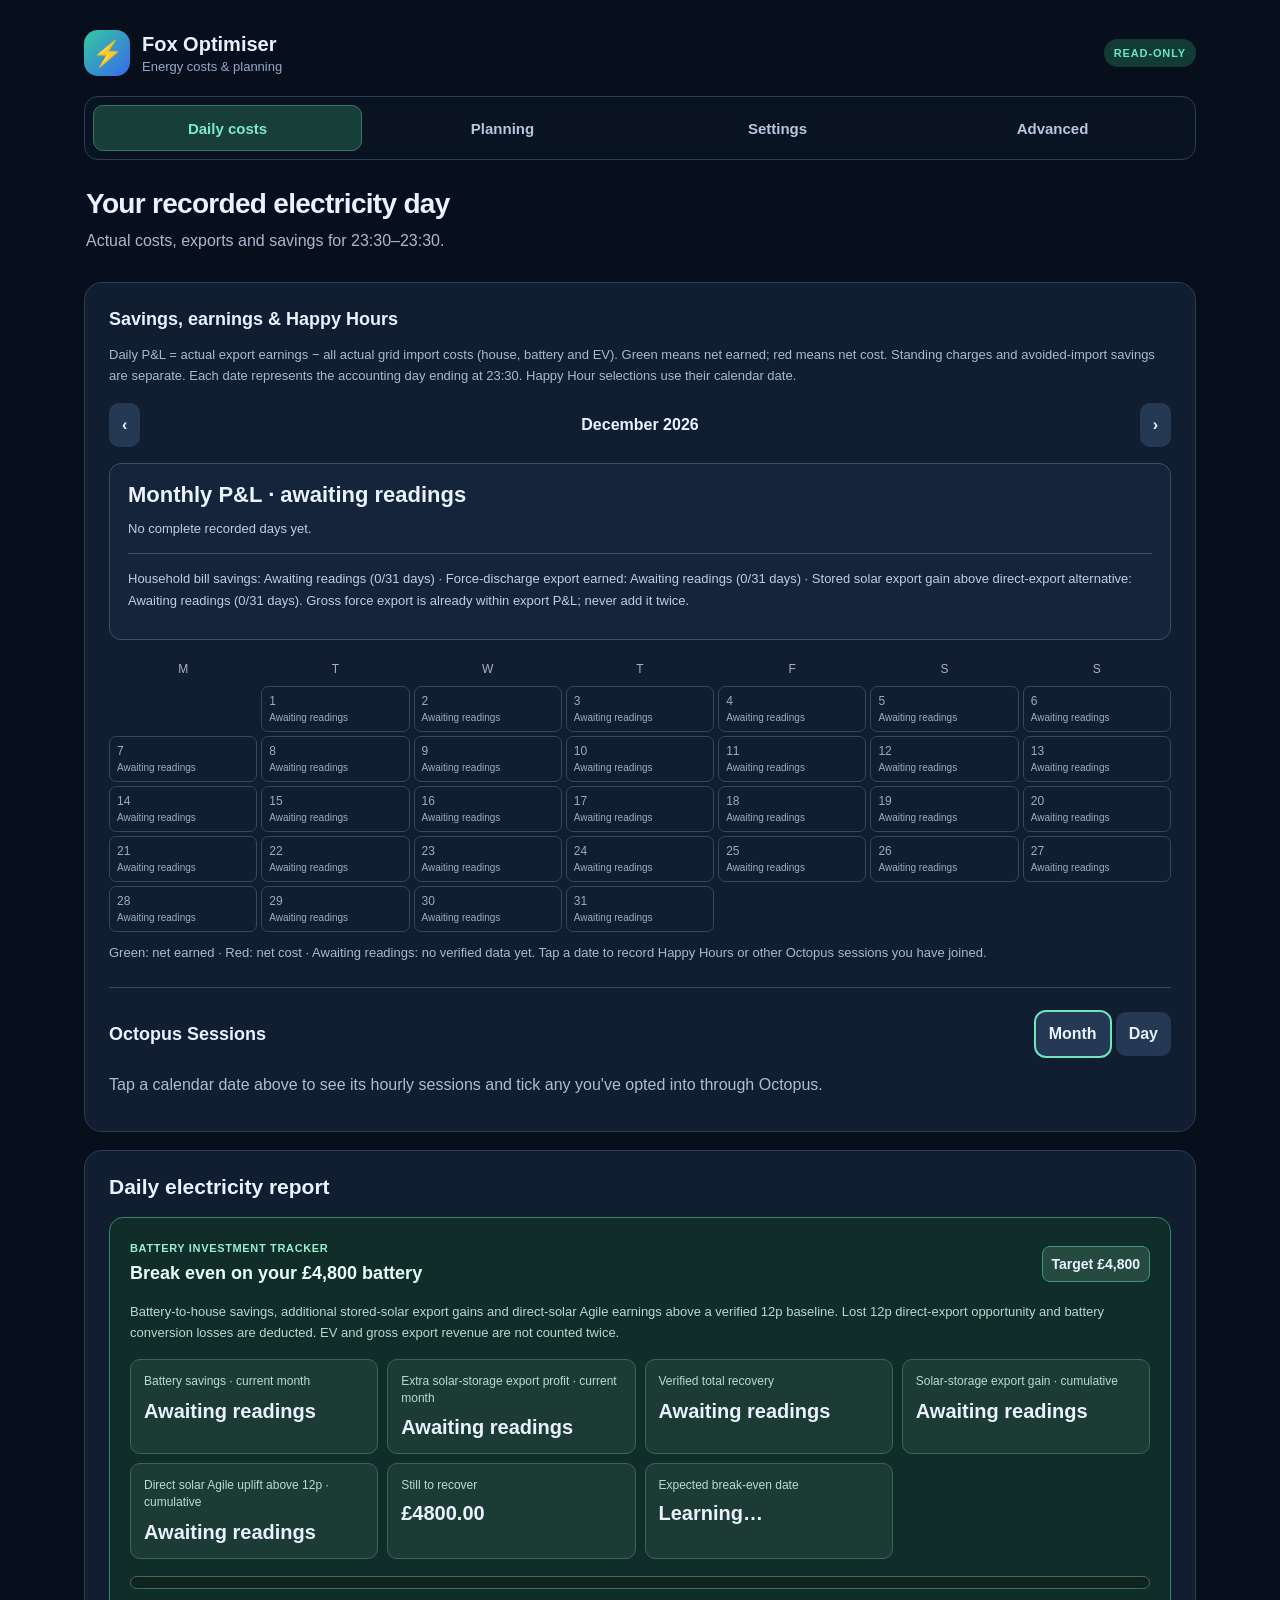
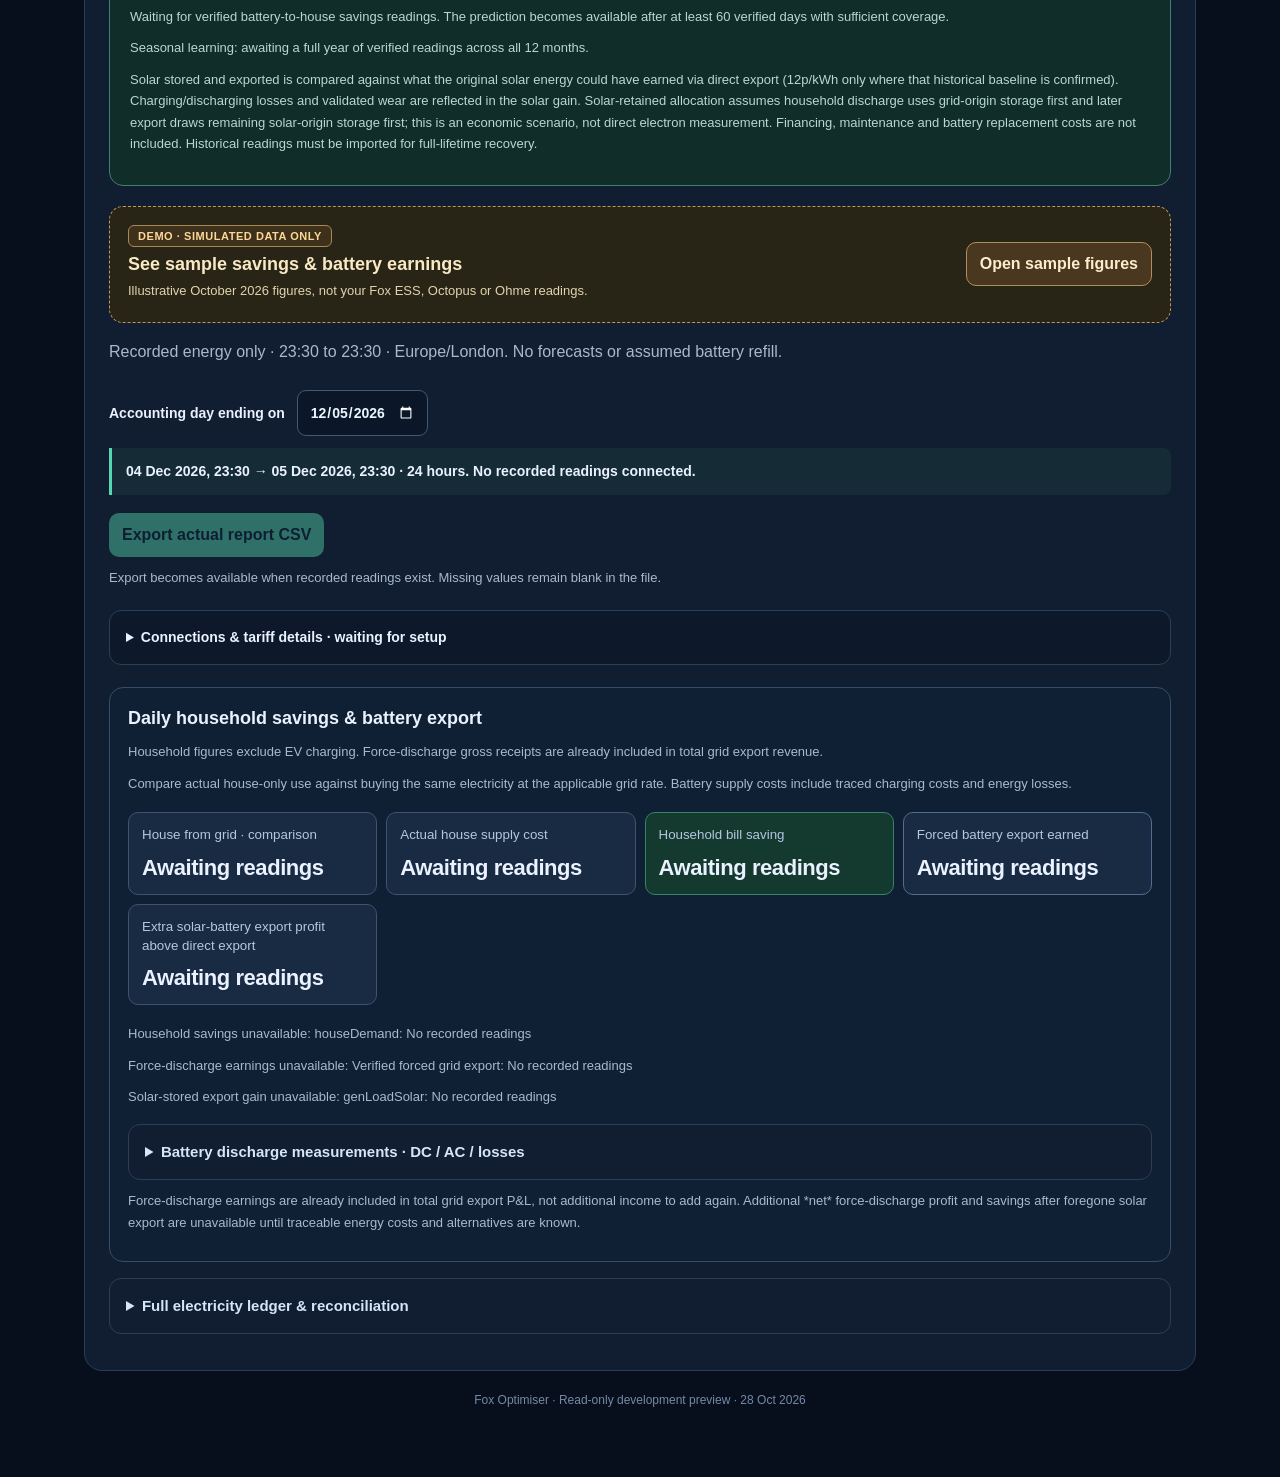
==== preview-v2.html @ fb213cde "Load inert read-only connection readiness checks in both app entrypoints" ====
<!doctype html><html lang="en"><head><meta charset="utf-8"><meta name="viewport" content="width=device-width, initial-scale=1, viewport-fit=cover"><meta name="theme-color" content="#0c1424"><meta name="description" content="Read-only Fox ESS battery export optimiser"><link rel="manifest" href="manifest.webmanifest"><link rel="icon" type="image/svg+xml" href="icon.svg"><link rel="stylesheet" href="styles.css"><title>Fox Optimiser</title>
<script src="fox-finance-core.js?v=280"></script><script src="fox-energy-core.js?v=270"></script><script>
(async function () {
  if ('serviceWorker' in navigator) {
    const workers = await navigator.serviceWorker.getRegistrations();
    await Promise.all(workers.map(w => w.unregister()));
  }
  if ('caches' in window) {
    const keys = await caches.keys();
    await Promise.all(keys.map(k => caches.delete(k)));
  }
})();
</script>
<link rel="stylesheet" href="fox-dashboard-layout.css?v=487"></head><body>
<div class="shell"><header><div class="brand"><div class="brandicon">⚡</div><div><h1>Fox Optimiser</h1><p>EVO10 · Agile planning</p></div></div><span class="pill safe">READ-ONLY</span></header>
<main><section class="hero"><div class="eyebrow">YOUR BATTERY PLAN</div><h2>Make every kWh count.</h2><p>Plan exports around Agile prices while protecting energy for your home. No commands are sent to your inverter.</p><div class="status" id="priceStatus" aria-live="polite">Checking Octopus prices…</div></section>
<section class="metrics"><article class="metric"><small>Battery SOC · manual estimate</small><strong id="socDisplay">—</strong><span id="batteryKwh">Manual estimate</span></article><article class="metric"><small>Protected reserve</small><strong id="reserveDisplay">2.0 kWh</strong><span>Household forecast included in plan</span></article><article class="metric"><small>Planned battery export</small><strong id="exportDisplay">—</strong><span id="revenueDisplay">Estimated revenue</span></article><article class="metric"><small>Next action</small><strong class="action-text" id="nextAction">—</strong><span id="nextActionTime">Based on available prices</span></article></section>
    <section class="panel" id="exportPowerExplanation">
      <h3>Understanding your export limit</h3>
      <p class="note">
        Your maximum instantaneous net grid export
        power is <strong>3.5 kW</strong>.
        This is a power limit, not a daily energy limit.
      </p>
      <p class="note">
        Exporting at 3.5 kW for 30 minutes produces
        1.75 kWh. Maintaining that rate for four hours
        would produce 14 kWh, provided sufficient
        energy is available.
      </p>
      <p class="note">
        The planned battery export shown above is
        the total energy (kWh) across scheduled export
        periods. Solar generation and household demand
        must also be considered when calculating net
        power exported to the grid.
      </p>
    </section>
    
<section class="panel"><div class="section-title"><div><h3>Outgoing Agile prices</h3><p>Half-hourly export rates · p/kWh</p></div><button class="secondary" id="refreshBtn">Refresh</button></div><div class="chartwrap"><canvas id="priceChart" width="1000" height="320" role="img" aria-label="Half-hourly export prices"></canvas></div><div class="legend"><span><i class="swatch normal"></i> Rate</span><span><i class="swatch selected"></i> Planned export</span></div><p class="note" id="chartNote">Prices will appear when loaded.</p></section>
<section class="panel"><div class="section-title"><div><h3>Recommended schedule</h3><p>Next available half-hour slots</p></div><button class="secondary" id="downloadBtn">Export CSV</button></div><div id="schedule" class="schedule"></div></section>
<section class="panel"><div class="section-title"><div><h3>Your assumptions</h3><p>Change any value to recalculate immediately</p></div><button class="secondary" id="resetBtn">Reset</button></div><form id="settings" class="formgrid">
<label>Battery state of charge (%)<input name="soc" type="number" min="0" max="100" step="1" required></label>
<label>Usable battery capacity (kWh)<input name="capacity" type="number" min="1" max="100" step="0.1" required></label>
<label>Protected battery energy (kWh)<input name="reserve" type="number" min="0" max="100" step="0.1" required></label>
<label>Maximum instantaneous grid export power (kW)<input name="exportKw" type="number" min="0" max="3.5" step="0.1" required></label>
<label>Expected household use (kWh/day)<input name="homeDay" type="number" min="0" max="100" step="0.1" required></label>
<label>Tomorrow's solar generation (kWh)<input name="solarDay" type="number" min="0" max="100" step="0.1" required></label>
<label>Peak import price (p/kWh)<input name="peakImport" type="number" min="0" max="200" step="0.1" required></label>
<label>Cheap import price (p/kWh)<input name="cheapImport" type="number" min="0" max="200" step="0.1" required></label>
<label>Discharge efficiency (%)<input name="efficiency" type="number" min="50" max="100" step="1" required></label>
<label>Outgoing Agile tariff code<input name="tariff" type="text" autocapitalize="characters" spellcheck="false" required></label>
</form><p class="note">House use and solar are manual estimates, not live readings. Battery capacity is a planning assumption, not a verified EVO10 specification.</p></section>
<section class="panel"><h3>Price data</h3><p class="note">Live public rates can be unavailable before Octopus publishes tomorrow's rates, or if the network blocks the request. Sample data is for testing only and never presented as live.</p><div class="actions"><button id="sampleBtn" class="secondary">Use labelled sample prices</button><button id="liveBtn">Load live Octopus prices</button></div></section>
<section class="disclaimer">🔒 <b>Safe monitoring mode.</b> No Fox ESS key and no inverter commands. Financial figures exclude standing charges, taxes where applicable, battery degradation and varying import schedules. Do not use these estimates to set physical inverter export limits.</section>
</main><footer>Fox Optimiser · Read-only development preview · 28 Oct 2026</footer></div><script src="fox-schedule-core.js?v=410"></script><script src="app.js?v=462" defer></script><script src="fox-v05.js?v=20261025112601" defer></script><script src="fox-free-sessions.js?v=470" defer></script><script src="fox-ev-schedule-core.js?v=390"></script>
<script src="fox-smart-charge-core.js?v=410"></script>
<script src="fox-charge-adapter.js?v=410"></script><script src="fox-overnight-core.js?v=390"></script><script src="fox-target-core.js?v=454"></script><script src="fox-cost-ledger.js?v=460"></script><script src="fox-charging-v08.js?v=462" defer></script>
<script src="fox-charge-scenario-ui.js?v=453" defer></script><script src="fox-test-v09.js?v=20261025-133156"></script>
<script src="fox-optimisation-v10.js?v=20261025-133845"></script>
<script src="fox-battery-aware-v11.js?v=20261025-134353"></script>
<script src="fox-battery-aware-v12.js?v=20261025-134639"></script>
<script src="fox-financial-v13.js?v=20261025-135033"></script>
<script src="fox-agile-v14.js?v=20261025-135452"></script>
<script src="fox-solar-optimiser-v15.js?v=20261025-140606"></script>
<script src="fox-energy-audit-v16.js?v=20261025-141128"></script>
<script src="fox-energy-accounting-v17.js?v=20261025-141446"></script>
<script src="fox-solar-validation-v191.js?v=20261025144953"></script>
<script src="fox-backtest-v22.js?v=290"></script>
<script src="fox-forecast-v23.js?v=270"></script>
<script src="fox-data-checks-v24.js?v=241"></script>
<script src="fox-integrated-v25.js?v=250"></script>
<script src="fox-watchdog-v26.js?v=260"></script>
<script src="fox-recorded-data.js?v=468" defer></script>
<script src="fox-adapter-staging.js?v=488" defer></script>
<script src="fox-historical-tariff-staging.js?v=489" defer></script>
<script src="fox-staged-energy-reconcile.js?v=490" defer></script>
<script src="fox-connection-readiness.js?v=491" defer></script>
<script src="fox-actual-costs.js?v=480" defer></script>
<script src="fox-household-benefit.js?v=475" defer></script>
<script src="fox-solar-storage-ledger.js?v=477" defer></script>
<script src="fox-solar-meter-reconcile.js?v=476" defer></script>
<script src="fox-direct-solar-uplift.js?v=479" defer></script>
<script src="fox-discharge-flow.js?v=472" defer></script>
<script src="fox-actual-report.js?v=479" defer></script>
<script src="fox-calendar-pnl.js?v=480" defer></script>
<script src="fox-daily-breakdown.js?v=480" defer></script>
<script src="fox-calendar-view.js?v=470" defer></script>
<script src="fox-solar-choice-core.js?v=478" defer></script>
<script src="fox-financial-demo-core.js?v=479" defer></script>
<script src="fox-financial-demo-ui.js?v=486" defer></script>
<script src="fox-seasonal-demo-core.js?v=484" defer></script>
<script src="fox-seasonal-demo-ui.js?v=484" defer></script>
<script src="fox-roof-weather-core.js?v=485" defer></script>
<script src="fox-roof-weather-ui.js?v=485" defer></script>
<script src="fox-solar-accuracy-core.js?v=487" defer></script>
<script src="fox-solar-accuracy-ui.js?v=487" defer></script>
<script src="fox-solar-choice-demo.js?v=478" defer></script>
<script src="fox-battery-payback-core.js?v=481" defer></script>
<script src="fox-battery-payback-ui.js?v=481" defer></script>
<script src="fox-dashboard-layout.js?v=473" defer></script>
</body></html>
---- styles.css ----
:root{font-family:-apple-system,BlinkMacSystemFont,"Segoe UI",sans-serif;color:#eaf1ff;background:#080f1c;font-synthesis:none}*{box-sizing:border-box}body{margin:0}.shell{max-width:1100px;margin:auto;padding:18px 18px 48px}header{display:flex;align-items:center;justify-content:space-between;padding:12px 0 24px}.brand{display:flex;gap:12px;align-items:center}.brandicon{width:46px;height:46px;background:linear-gradient(135deg,#34caa2,#3768ed);display:grid;place-items:center;border-radius:14px;font-size:25px}h1,h2,h3,p{margin:0}h1{font-size:20px}header p,.section-title p{color:#94a8c7;font-size:13px;margin-top:3px}.pill{font-size:11px;font-weight:800;letter-spacing:.08em;border-radius:99px;padding:8px 10px}.safe{background:#133b35;color:#65e7c1}.hero{padding:28px;border:1px solid #283b59;border-radius:22px;background:radial-gradient(circle at 100% 0%,#25466b 0%,#15243b 50%,#111c30 100%);margin-bottom:16px}.eyebrow{font-size:11px;color:#74e3c0;font-weight:800;letter-spacing:.15em}.hero h2{font-size:clamp(25px,4vw,37px);margin:8px 0}.hero p{max-width:650px;line-height:1.5;color:#bac9df}.status{display:inline-block;margin-top:18px;background:#0c1728;border:1px solid #354663;padding:9px 12px;border-radius:10px;font-size:12px;color:#d9e5f5}.metrics{display:grid;grid-template-columns:repeat(4,minmax(0,1fr));gap:12px}.metric,.panel{border:1px solid #233550;background:#111d30;border-radius:17px}.metric{padding:17px;min-height:128px}.metric small{display:block;color:#9cb0cd;font-size:12px}.metric strong{display:block;font-size:25px;margin:9px 0 5px;letter-spacing:-.03em}.metric span{color:#92a8c6;font-size:12px}.metric .action-text{font-size:19px}.panel{padding:22px;margin-top:16px}.section-title{display:flex;justify-content:space-between;align-items:center;gap:10px;margin-bottom:17px}h3{font-size:18px}button{font:inherit;cursor:pointer;border:0;border-radius:10px;background:#55d8af;color:#0b2131;font-weight:750;padding:10px 13px}button.secondary{background:#253854;color:#e8f1ff}.chartwrap{width:100%;overflow:hidden}canvas{width:100%;height:250px;display:block}.legend{display:flex;gap:18px;color:#aebfd5;font-size:12px;margin:10px 0}.swatch{display:inline-block;width:10px;height:10px;border-radius:3px;margin-right:5px}.normal{background:#6486d8}.selected{background:#5be0b4}.note{color:#91a6c4;font-size:12px;line-height:1.5;margin-top:13px}.schedule{display:flex;flex-direction:column;gap:8px;max-height:430px;overflow:auto}.slot{display:grid;grid-template-columns:125px 1fr auto;gap:8px;align-items:center;padding:11px;border-radius:10px;background:#182741}.slot.export{border-left:3px solid #5be0b4}.slot.charge{border-left:3px solid #7b9cff}.slot .time{font-size:13px;color:#b9cbe1}.slot b{font-size:13px}.slot .price{font-size:13px;font-variant-numeric:tabular-nums;color:#c6d7ed}.formgrid{display:grid;grid-template-columns:repeat(2,minmax(0,1fr));gap:15px}.formgrid label{display:flex;flex-direction:column;gap:6px;font-size:13px;color:#c0d0e5}.formgrid input{background:#0b1728;border:1px solid #38506e;color:white;border-radius:9px;font:inherit;padding:12px;width:100%;min-width:0}.formgrid input:focus{outline:2px solid #5be0b4}.actions{display:flex;gap:10px;flex-wrap:wrap}.disclaimer{padding:18px;color:#aebfd4;line-height:1.5;font-size:13px}footer{text-align:center;color:#7489a8;font-size:12px;padding:22px}@media(max-width:700px){.shell{padding:12px}.metrics{grid-template-columns:repeat(2,minmax(0,1fr))}.hero{padding:22px}.panel{padding:16px}.formgrid{grid-template-columns:1fr}.slot{grid-template-columns:95px 1fr auto}.slot .time{font-size:11px}.metric strong{font-size:22px}}@media(prefers-reduced-motion:reduce){*{scroll-behavior:auto!important}}
---- fox-dashboard-layout.css ----
/* Readable dashboard shell; functional panel IDs remain unchanged. */
[hidden]{display:none!important}
:root{color-scheme:dark;--fox-muted:#a8b9cf;--fox-border:#2b3e58}
.shell{max-width:1160px;padding:20px 24px 48px}header{padding:10px 0 20px}
#foxDashboardNav{position:sticky;top:0;z-index:20;display:grid;grid-template-columns:repeat(4,minmax(0,1fr));gap:6px;padding:8px;background:#0b1423f5;border:1px solid var(--fox-border);border-radius:14px;backdrop-filter:blur(14px)}
#foxDashboardNav button{min-height:46px;background:transparent;color:#b6c7dd;font-size:15px;border:1px solid transparent}
#foxDashboardNav button[aria-pressed=true]{background:#173e38;color:#79ebca;border-color:#337866}
#foxDashboardNav button:focus-visible,summary:focus-visible{outline:2px solid #74e3c0;outline-offset:3px}
#foxDashboardIntro{padding:28px 2px 10px}#foxDashboardIntro h2{font-size:28px;letter-spacing:-.025em}#foxDashboardIntro p{color:var(--fox-muted);line-height:1.6;margin-top:8px;max-width:760px}
main>.panel{margin:18px 0 0!important;padding:24px!important;border-color:var(--fox-border)!important;border-radius:18px!important}
main>.panel h3{line-height:1.4;margin-bottom:12px}main>.panel h4{line-height:1.4;margin:22px 0 12px}main>.panel p{line-height:1.65;margin:10px 0}main>.panel .note{font-size:13px;color:var(--fox-muted)}
main>.panel table{font-variant-numeric:tabular-nums;line-height:1.5}main>.panel th{font-size:13px;color:#abc0da;text-align:left;padding:12px 10px;border-bottom:1px solid #425873}main>.panel td{padding:12px 10px!important;border-bottom:1px solid #273b55;vertical-align:top;font-size:14px}main>.panel tbody tr:nth-child(even){background:#17253a60}
button{min-height:44px}button:disabled{opacity:.45;cursor:default}input,select{font:inherit;max-width:100%}
#foxActualCosts>h2{font-size:21px;margin-bottom:8px}#foxActualCosts>p:first-of-type{color:var(--fox-muted)}
#foxActualCosts>label{display:inline-flex;align-items:center;gap:12px;margin:14px 0 2px;font-size:14px;font-weight:600}
#foxActualEnd{padding:10px 12px;min-height:46px;background:#0b1728;border:1px solid #425873;border-radius:9px;color:#edf5ff}
#foxActualPeriod{font-weight:600;font-size:14px;padding:12px 14px;border-left:3px solid #55d8af;background:#152c36;border-radius:0 8px 8px 0}
#foxActualCSV{margin:8px 0 0}#foxActualCosts table{margin:22px 0 12px;min-width:680px!important}#foxActualCosts th:first-child{width:35%}#foxActualRows td:last-child{color:#a8b9cf;font-size:12px;max-width:240px}#foxActualRows td:nth-child(2),#foxActualRows td:nth-child(3){white-space:nowrap;color:#b8c9df}
#foxActualReconciliation{font-size:12px;color:var(--fox-muted);padding:12px;background:#0d1829;border-radius:8px}
.foxDisclosure{margin:22px 0;padding:0 16px;border:1px solid var(--fox-border);border-radius:12px;background:#0d192a}.foxDisclosure summary{cursor:pointer;padding:16px 0;font-weight:650;font-size:14px;line-height:1.5}.foxDisclosure ul{padding-left:20px;color:#bacbe0;font-size:14px;line-height:1.8}.foxDisclosure p{font-size:13px;color:var(--fox-muted)}
#foxTargetTablesV380{overflow-x:auto}#foxTargetResultV360{font-size:14px;line-height:1.7}#foxActualCosts>h3{margin-top:28px}
@media(max-width:700px){.shell{padding:12px}#foxDashboardNav{gap:2px;padding:5px;border-radius:12px}#foxDashboardNav button{font-size:12px;padding:8px 4px}#foxDashboardIntro{padding-top:22px}#foxDashboardIntro h2{font-size:24px}main>.panel{padding:17px!important}#foxActualCosts>label{display:flex;flex-direction:column;align-items:flex-start;gap:8px}#foxActualEnd{width:100%}}
@media(prefers-reduced-motion:reduce){*{scroll-behavior:auto!important}}

/* Actual calendar results and session bookings share the same date cells. */
.fox-month-pnl{padding:18px;margin:16px 0;border:1px solid #3b506d;border-radius:12px;background:#15243a}
.fox-month-pnl strong{display:block;font-size:22px;font-variant-numeric:tabular-nums}.fox-month-pnl p{font-size:13px;color:#c0cde0}
.fox-month-pnl.profit{background:#133a30;border-color:#38866b}.fox-month-pnl.loss{background:#3b202c;border-color:#a25767}
#v4CalendarGrid [data-pnl=profit]{background:#133a30!important;border-color:#38866b!important;color:#8ff1cd}
#v4CalendarGrid [data-pnl=loss]{background:#3b202c!important;border-color:#a25767!important;color:#ffb7c3}
#v4CalendarGrid [data-pnl=even]{background:#1b2b3f!important;color:#c4d4e8}
#v4CalendarGrid [data-pnl=missing]{background:#111d30!important;color:#9bacc4}
#v4CalendarGrid .fox-day-pnl{opacity:1!important;font-size:12px!important;font-weight:700;margin-top:5px;white-space:nowrap;font-variant-numeric:tabular-nums}
#v4CalendarGrid .fox-session-badge{color:#bed6ed!important;font-size:10px}
@media(max-width:650px){#v4CalendarGrid .fox-day-pnl{font-size:10px!important}.fox-month-pnl strong{font-size:19px}}

/* Selected day's measured result and saved Octopus session details. */
.fox-daily-breakdown{margin:18px 0 22px;padding:18px;border:1px solid #3b506d;border-radius:13px;background:#101e32}
.fox-daily-breakdown h4{margin:0 0 8px!important;font-size:17px}
.fox-daily-figures{display:grid;grid-template-columns:repeat(3,minmax(0,1fr));gap:9px;margin:16px 0}
.fox-daily-figure{padding:14px 11px;border:1px solid #3c506a;border-radius:11px;background:#182a42;min-width:0}
.fox-daily-figure span{display:block;font-size:12px;color:#b7c8df;line-height:1.4}
.fox-daily-figure strong{display:block;margin-top:8px;font-size:22px;letter-spacing:-.025em;font-variant-numeric:tabular-nums}
.fox-daily-breakdown[data-pnl=profit] .fox-daily-figure:last-child{background:#14392f;border-color:#42846f;color:#9df3d3}
.fox-daily-breakdown[data-pnl=loss] .fox-daily-figure:last-child{background:#40232e;border-color:#aa6070;color:#ffc1ca}
.fox-daily-reason{font-size:13px;color:#b7c8df;line-height:1.6;margin:10px 0}
.fox-daily-sessions{font-size:13px;line-height:1.6;color:#a2e7cf}
.fox-daily-breakdown button{margin-top:12px}
@media(max-width:520px){.fox-daily-breakdown{padding:13px}.fox-daily-figures{gap:6px}.fox-daily-figure{padding:10px 7px}.fox-daily-figure strong{font-size:17px}.fox-daily-figure span{font-size:11px}}

/* Actual measured household savings, with EV excluded; never invent missing values. */
.fox-house-benefit{margin:22px 0;padding:18px;border:1px solid #354d69;border-radius:14px;background:#0f2034}
.fox-house-benefit h3{margin:0 0 7px!important}
.fox-benefit-grid{display:grid;grid-template-columns:repeat(4,minmax(0,1fr));gap:9px;margin:18px 0}
.fox-benefit-grid>div{background:#192b42;border:1px solid #3d536f;border-radius:10px;padding:13px;min-width:0}
.fox-benefit-grid small{display:block;color:#b3c7e0;line-height:1.4}
.fox-benefit-grid strong{display:block;font-size:22px;letter-spacing:-.02em;margin-top:10px;font-variant-numeric:tabular-nums}
.fox-house-extras{grid-template-columns:repeat(2,minmax(0,1fr));}
.fox-month-pnl .fox-month-benefits{margin-top:14px;border-top:1px solid #3c516f;padding-top:14px}
@media(max-width:700px){.fox-benefit-grid{grid-template-columns:repeat(2,minmax(0,1fr))}.fox-benefit-grid strong{font-size:19px}}

/* Compact financial-first Daily costs layout: details are native iPad-friendly disclosures. */
#foxActualCosts #foxHouseBenefit{margin:18px 0 0}
#foxHouseBenefit .fox-benefit-grid>div:nth-child(3){background:#14392f;border-color:#39816b}
#foxHouseBenefit .fox-benefit-grid>div:nth-child(4){border-color:#526d8d}
#foxHouseBenefit .fox-benefit-grid strong{font-variant-numeric:tabular-nums}
#foxHouseBenefit .fox-discharge-grid{grid-template-columns:repeat(3,minmax(0,1fr))}
#foxHouseBenefit .fox-discharge-grid>div{background:#192b42;border-color:#3d536f}
#foxActualCosts .foxTechnicalDisclosure{margin:16px 0 0;background:#111e31}
#foxActualCosts .foxTechnicalDisclosure>summary{font-size:15px;color:#d5e5fa;min-height:44px;display:list-item}
#foxActualCosts .foxTechnicalDisclosure[open]>summary{border-bottom:1px solid #334765;margin-bottom:14px}
#foxActualCosts .foxTechnicalDisclosure>p.note{line-height:1.6}
#foxActualCosts #foxActualReportDetails{margin-bottom:12px}
#foxActualCosts #foxActualReportDetails table{margin-top:10px}
@media(max-width:650px){#foxHouseBenefit .fox-discharge-grid{grid-template-columns:repeat(2,minmax(0,1fr))}}

/* Completely isolated, opt-in sample finances. Not styled as actual financial results. */
#foxFinancialDemo{margin:20px 0 16px;padding:18px;border:1px dashed #bf9858;border-radius:14px;background:#282416;color:#f5eddc}
#foxFinancialDemo .fox-demo-heading{display:flex;gap:16px;align-items:center;justify-content:space-between}
#foxFinancialDemo .fox-demo-heading h3{margin:5px 0 3px!important;color:#f9e9c5}
#foxFinancialDemo .fox-demo-heading .note{margin:3px 0!important;color:#e3d3af}
#foxFinancialDemo .fox-demo-heading button{flex:none;border:1px solid #b18d5b;background:#49371f;color:#ffeccc}
#foxFinancialDemo .fox-demo-label{display:inline-block;padding:4px 9px;border-radius:6px;border:1px solid #a98951;background:#3e311b;color:#fcd897;font-size:11px;letter-spacing:.05em;font-weight:750}
#foxFinancialDemo .fox-demo-banner{margin:17px 0;padding:11px 13px;background:#5a3b18;border:1px solid #ba914d;border-radius:9px;color:#fff0cd;font-weight:750;font-size:12px;line-height:1.5}
#foxFinancialDemo .fox-demo-controls{display:flex;flex-wrap:wrap;gap:8px 16px;align-items:center;margin-bottom:14px;color:#f0d8b1;font-size:13px}
#foxFinancialDemo .fox-demo-ev{display:flex;gap:8px;align-items:center;cursor:pointer}
#foxFinancialDemo .fox-demo-ev input{width:18px;height:18px;accent-color:#e8b55e}
#foxFinancialDemo h4{margin:18px 0 10px!important;font-size:15px;color:#f6e8c8}
#foxFinancialDemo .fox-demo-stats{display:grid;grid-template-columns:repeat(4,minmax(0,1fr));gap:9px}
#foxFinancialDemo .fox-demo-stats>div{padding:12px;background:#342b20;border:1px solid #94764b;border-radius:11px;min-width:0}
#foxFinancialDemo .fox-demo-stats small{color:#e5d6bd;line-height:1.35;display:block;min-height:34px}
#foxFinancialDemo .fox-demo-stats strong{display:block;margin-top:9px;color:#fff1d4;font-size:20px;font-variant-numeric:tabular-nums}
#foxFinancialDemo #foxDemoMonthExplanation{color:#e2d2b9;margin-top:12px}
#foxFinancialDemo .fox-demo-calendar{display:grid;grid-template-columns:repeat(7,minmax(0,1fr));gap:5px;margin:10px 0 18px}
#foxFinancialDemo .fox-demo-day-button{display:flex;flex-direction:column;align-items:flex-start;justify-content:center;gap:2px;min-height:53px;min-width:0;padding:8px 6px;background:#312c25;border:1px solid #715f44;color:#f2dec2;border-radius:8px}
#foxFinancialDemo .fox-demo-day-button strong{font-size:14px}
#foxFinancialDemo .fox-demo-day-button small{font-size:10px;white-space:nowrap}
#foxFinancialDemo .fox-demo-day-button[aria-pressed=true]{background:#5f481f;border-color:#f3b95c;outline:1px solid #f3b95c}
#foxFinancialDemo .fox-demo-day-button:focus-visible,#foxFinancialDemo button:focus-visible{outline:2px solid #f3c16d;outline-offset:2px}
#foxFinancialDemo .fox-demo-day{border-top:1px solid #9a7644;padding-top:8px}
#foxFinancialDemo .fox-demo-flow{margin:10px 0;padding:10px 12px;border-radius:8px;background:#322a20;color:#ecdabb;font-size:13px;line-height:1.6}
#foxFinancialDemo .foxDisclosure{border-color:#8f724a;background:#30281f;margin:10px 0}
#foxFinancialDemo .foxDisclosure summary{color:#ffdb97}
#foxFinancialDemo .fox-demo-detail{font-size:13px;line-height:1.7;color:#ecdbbf;padding-bottom:15px}
#foxFinancialDemo .fox-demo-caution{font-size:12px;line-height:1.65;color:#f2d5a9;margin:18px 0 0}
@media(max-width:700px){#foxFinancialDemo{padding:12px}#foxFinancialDemo .fox-demo-heading{align-items:stretch;flex-direction:column}#foxFinancialDemo .fox-demo-stats{grid-template-columns:repeat(2,minmax(0,1fr))}#foxFinancialDemo .fox-demo-stats strong{font-size:18px}#foxFinancialDemo .fox-demo-calendar{gap:3px}#foxFinancialDemo .fox-demo-day-button{padding:5px 2px;min-height:46px}#foxFinancialDemo .fox-demo-day-button small{font-size:9px}}

/* Battery bill savings and £4,800 investment recovery; never mix with DEMO. */
#foxBatteryPayback{margin:18px 0;padding:20px;border:1px solid #3d826a;border-radius:14px;background:#112d2a}
#foxBatteryPayback .fox-payback-title{display:flex;align-items:center;justify-content:space-between;gap:14px}
#foxBatteryPayback .fox-payback-title h3{margin:5px 0!important;color:#e8fff4}
#foxBatteryPayback .fox-payback-eyebrow{font-size:11px;letter-spacing:.06em;font-weight:750;color:#9af0cd}
#foxBatteryPayback .fox-payback-target{white-space:nowrap;font-size:14px;background:#254a40;border:1px solid #42947c;border-radius:8px;padding:9px}
#foxBatteryPayback .fox-payback-stats{display:grid;grid-template-columns:repeat(4,minmax(0,1fr));gap:9px;margin:15px 0}
#foxBatteryPayback .fox-payback-stats>div{padding:13px;border-radius:10px;background:#1d3b35;border:1px solid #386758;min-width:0}
#foxBatteryPayback .fox-payback-stats small{font-size:12px;color:#b5ddcc;line-height:1.4;display:block}
#foxBatteryPayback .fox-payback-stats strong{font-size:20px;font-variant-numeric:tabular-nums;display:block;margin-top:8px}
#foxBatteryPayback .fox-payback-track{height:13px;background:#10231f;border:1px solid #3c6c5a;border-radius:100px;overflow:hidden;margin:17px 0}
#foxBatteryPayback #foxPaybackFill{background:#75e5b5;height:100%;width:0;transition:width .25s ease}
#foxBatteryPayback .note{font-size:13px;color:#b7d9cd}
#foxFinancialDemo .fox-demo-stats>div:nth-child(3){border-color:#b48a4b}
@media(max-width:740px){#foxBatteryPayback .fox-payback-stats{grid-template-columns:repeat(2,minmax(0,1fr))}#foxBatteryPayback .fox-payback-stats strong{font-size:18px}#foxBatteryPayback .fox-payback-title{flex-wrap:wrap}}
@media(prefers-reduced-motion:reduce){#foxBatteryPayback #foxPaybackFill{transition:none}}

#foxSolarChoiceDemo{margin:16px 0;padding:16px;border:1px solid #b58a50;border-radius:10px;background:#30291f}
#foxSolarChoiceDemo .fox-choice-inputs{display:grid;grid-template-columns:repeat(2,minmax(0,1fr));gap:12px}
#foxSolarChoiceDemo input{display:block;width:100%;box-sizing:border-box;margin-top:6px}
#foxSolarChoiceDemo .fox-choice-result{font-weight:700}
@media(max-width:580px){#foxSolarChoiceDemo .fox-choice-inputs{grid-template-columns:1fr}}

/* Missing actuals must never look like zero profit; allow legible labels on narrow calendars. */
#v4CalendarGrid [data-pnl=missing] .fox-day-pnl{font-size:10px!important;white-space:normal!important;overflow-wrap:anywhere;line-height:1.2;font-weight:500}
#foxBatteryPayback .fox-payback-stats strong{overflow-wrap:break-word}
#foxBatteryPayback .fox-payback-stats strong:not(#foxPaybackRemaining):not(#foxPaybackDate){line-height:1.3}
.fox-daily-breakdown[data-pnl=missing] .fox-daily-figure strong{font-size:14px;line-height:1.4;overflow-wrap:break-word}
@media(max-width:650px){#v4CalendarGrid [data-pnl=missing] .fox-day-pnl{font-size:8px!important}}

/* Explicitly synthetic seasonal break-even scenarios, confined to DEMO panel. */
#foxSeasonalDemo{margin:18px 0;padding:16px;border:1px solid #a77c47;border-radius:12px;background:#30271e;color:#f4e3c8}
#foxSeasonalDemo h4{margin:0 0 8px;color:#ffe4b2}
#foxSeasonalDemo label{display:block;font-size:13px;margin:12px 0 6px}
#foxSeasonalChoice{width:100%;max-width:440px;padding:10px;border:1px solid #9e7b50;border-radius:8px;background:#211c19;color:#ffe9c5}
#foxSeasonalDemo .fox-seasonal-summary{display:grid;grid-template-columns:repeat(3,minmax(0,1fr));gap:9px;margin:14px 0}
#foxSeasonalDemo .fox-seasonal-summary>div{padding:12px;border-radius:9px;background:#443423;min-width:0}
#foxSeasonalDemo .fox-seasonal-summary small{display:block;font-size:12px;color:#eed4a6}
#foxSeasonalDemo .fox-seasonal-summary strong{display:block;margin-top:8px;font-size:19px;font-variant-numeric:tabular-nums}
#foxSeasonalDemo .fox-seasonal-table-wrap{overflow-x:auto}
#foxSeasonalDemo table{width:100%;border-collapse:collapse;font-size:12px;min-width:520px}
#foxSeasonalDemo th,#foxSeasonalDemo td{padding:8px 6px;text-align:right;border-bottom:1px solid #6a5132;white-space:nowrap}
#foxSeasonalDemo th:first-child,#foxSeasonalDemo td:first-child{text-align:left}
#foxSeasonalDemo .note{font-size:12px;line-height:1.6;color:#f1d6ae}
@media(max-width:600px){#foxSeasonalDemo{padding:11px}#foxSeasonalDemo .fox-seasonal-summary{grid-template-columns:1fr}#foxSeasonalDemo .fox-seasonal-summary strong{font-size:17px}}

/* Compact side-by-side synthetic solar cases and monthly comparison. */
#foxSeasonalDemo h5{font-size:14px;margin:20px 0 10px;color:#ffe4b2}
#foxSeasonalDemo .fox-seasonal-compare{min-width:420px}
#foxSeasonalDemo .fox-seasonal-selected{background:#5d4426;color:#fff0d2;font-weight:750}
#foxSeasonalDemo .fox-seasonal-bars{display:grid;grid-template-columns:repeat(2,minmax(0,1fr));gap:9px}
#foxSeasonalDemo .fox-seasonal-bar-month{padding:9px 10px;border:1px solid #735536;border-radius:8px;min-width:0;background:#352a1e}
#foxSeasonalDemo .fox-seasonal-bar-month>strong{display:block;margin-bottom:6px;font-size:12px;color:#ffdfaa}
#foxSeasonalDemo .fox-seasonal-bar-line{display:grid;grid-template-columns:45px minmax(0,1fr) 65px;gap:6px;align-items:center;padding:3px 0;font-size:11px}
#foxSeasonalDemo .fox-seasonal-bar-line>span:last-child{text-align:right;font-variant-numeric:tabular-nums}
#foxSeasonalDemo .fox-seasonal-bar-selected{font-weight:800;color:#fff0cb}
#foxSeasonalDemo .fox-seasonal-bar-track{height:9px;background:#1e1b1a;border-radius:5px;overflow:hidden}
#foxSeasonalDemo .fox-seasonal-bar-fill{height:100%;border-radius:5px}
#foxSeasonalDemo .fox-seasonal-low{background:#8eabc6}
#foxSeasonalDemo .fox-seasonal-typical{background:#d2a85b}
#foxSeasonalDemo .fox-seasonal-high{background:#83c6a3}
@media(max-width:600px){#foxSeasonalDemo .fox-seasonal-bars{grid-template-columns:1fr}}

/* Explicitly illustrative installation and tariff sensitivity inputs. */
#foxSeasonalDemo .fox-seasonal-inputs{display:grid;grid-template-columns:repeat(3,minmax(0,1fr));gap:10px;margin:12px 0}
#foxSeasonalDemo .fox-seasonal-inputs label{margin:0;font-size:12px;line-height:1.5;color:#ffe5b9}
#foxSeasonalDemo .fox-seasonal-inputs input{display:block;box-sizing:border-box;width:100%;min-width:0;margin-top:5px;padding:10px;border-radius:7px;border:1px solid #a27d4d;background:#211c19;color:#fff0d2;font-size:16px}
#foxSeasonalDemo #foxSeasonalReset{margin:3px 0 7px;white-space:normal}
#foxSeasonalDemo #foxSeasonalInputStatus{min-height:1.5em}
@media(max-width:600px){#foxSeasonalDemo .fox-seasonal-inputs{grid-template-columns:1fr}}

/* Optional roof-specific next-day PUBLIC weather lookup; never metered data. */
#foxRoofWeather{margin:20px 0;padding:16px;border:1px solid #537a91;border-radius:12px;background:#172b35;color:#e8f4fa}
#foxRoofWeather h4{margin:0 0 8px;color:#d4f1ff}
#foxRoofWeather .note{color:#c2dce9;font-size:12px;line-height:1.6}
#foxRoofWeather .fox-roof-inputs{display:grid;grid-template-columns:repeat(3,minmax(0,1fr));gap:9px;margin:14px 0}
#foxRoofWeather .fox-roof-inputs label{font-size:12px;color:#d4ebf6}
#foxRoofWeather .fox-roof-inputs input{display:block;box-sizing:border-box;width:100%;min-width:0;margin-top:5px;padding:9px;border:1px solid #7192a5;border-radius:7px;background:#101d26;color:#f1f9ff;font-size:16px}
#foxRoofWeather #foxRoofResult{padding:10px;background:#203946;border-radius:8px}
@media(max-width:620px){#foxRoofWeather .fox-roof-inputs{grid-template-columns:repeat(2,minmax(0,1fr))}}
@media(max-width:380px){#foxRoofWeather .fox-roof-inputs{grid-template-columns:1fr}}

/* Cleaner sample daily finance hierarchy; all existing figures remain available. */
#foxFinancialDemo .fox-demo-key-label{font-size:12px;font-weight:700;letter-spacing:.01em;margin:14px 0 8px;color:#e8cda4}
#foxFinancialDemo .fox-demo-primary-stats{grid-template-columns:repeat(3,minmax(0,1fr));margin-bottom:12px}
#foxFinancialDemo .fox-demo-primary-stats>div{min-width:0}
#foxFinancialDemo .fox-demo-main-saving{border-color:#cfac6b;background:#483620}
#foxFinancialDemo .fox-demo-primary-stats strong{font-size:20px}
#foxFinancialDemo .fox-demo-cash-line{display:flex;justify-content:space-between;align-items:center;gap:12px;padding:12px 14px;border:1px solid #7a6548;border-radius:9px;background:#30291f;color:#ead7b8}
#foxFinancialDemo .fox-demo-cash-line strong{font-size:18px;white-space:nowrap;font-variant-numeric:tabular-nums}
#foxFinancialDemo .fox-demo-explanation{margin:10px 0;padding:10px 12px;border:1px solid #66573f;border-radius:9px}
#foxFinancialDemo .fox-demo-explanation summary{cursor:pointer;font-weight:650;color:#f4d7a0;line-height:1.5}
#foxFinancialDemo .fox-demo-secondary-stats{margin:12px 0}
#foxFinancialDemo .fox-demo-detail h5{font-size:13px;margin:15px 0 8px;color:#f0d4a5}
#foxFinancialDemo .fox-demo-detail-list{display:grid;grid-template-columns:minmax(0,1fr) auto;gap:0 12px;margin:0;font-size:12px;line-height:1.5}
#foxFinancialDemo .fox-demo-detail-list dt,#foxFinancialDemo .fox-demo-detail-list dd{margin:0;padding:8px 0;border-bottom:1px solid #564834;overflow-wrap:anywhere}
#foxFinancialDemo .fox-demo-detail-list dd{text-align:right;font-weight:700;font-variant-numeric:tabular-nums;white-space:nowrap}
#foxFinancialDemo .fox-demo-method .fox-demo-caution{margin:10px 0 0;line-height:1.6}
@media(max-width:650px){#foxFinancialDemo .fox-demo-primary-stats{grid-template-columns:1fr}#foxFinancialDemo .fox-demo-primary-stats strong{font-size:19px}#foxFinancialDemo .fox-demo-cash-line{align-items:flex-start;flex-wrap:wrap}}

/* Read-only optional paired forecast accuracy inspection. */
#foxSolarAccuracy{margin-top:16px;padding:12px;border:1px solid #527b8e;border-radius:9px;background:#1b313e}
#foxSolarAccuracy summary{cursor:pointer;font-weight:700;line-height:1.5;color:#e0f3ff}
#foxSolarAccuracy label{display:block;font-size:13px;margin:12px 0 6px}
#foxSolarAccuracy textarea{box-sizing:border-box;width:100%;min-height:125px;padding:10px;border:1px solid #7c9db0;border-radius:8px;background:#0d1e29;color:#f0f8ff;font-size:14px;font-family:ui-monospace,SFMono-Regular,Menlo,monospace}
#foxSolarAccuracy .fox-solar-accuracy-actions{display:flex;gap:9px;flex-wrap:wrap;margin:10px 0}
#foxSolarAccuracy .fox-solar-accuracy-stats{display:grid;grid-template-columns:repeat(2,minmax(0,1fr));gap:8px;margin:12px 0}
#foxSolarAccuracy .fox-solar-accuracy-stats>div{min-width:0;padding:10px;background:#263f4c;border-radius:8px}
#foxSolarAccuracy .fox-solar-accuracy-stats small{display:block;color:#c1d9e8;font-size:11px}
#foxSolarAccuracy .fox-solar-accuracy-stats strong{display:block;font-size:16px;margin-top:5px;overflow-wrap:anywhere;font-variant-numeric:tabular-nums}
@media(max-width:500px){#foxSolarAccuracy .fox-solar-accuracy-stats{grid-template-columns:1fr}}
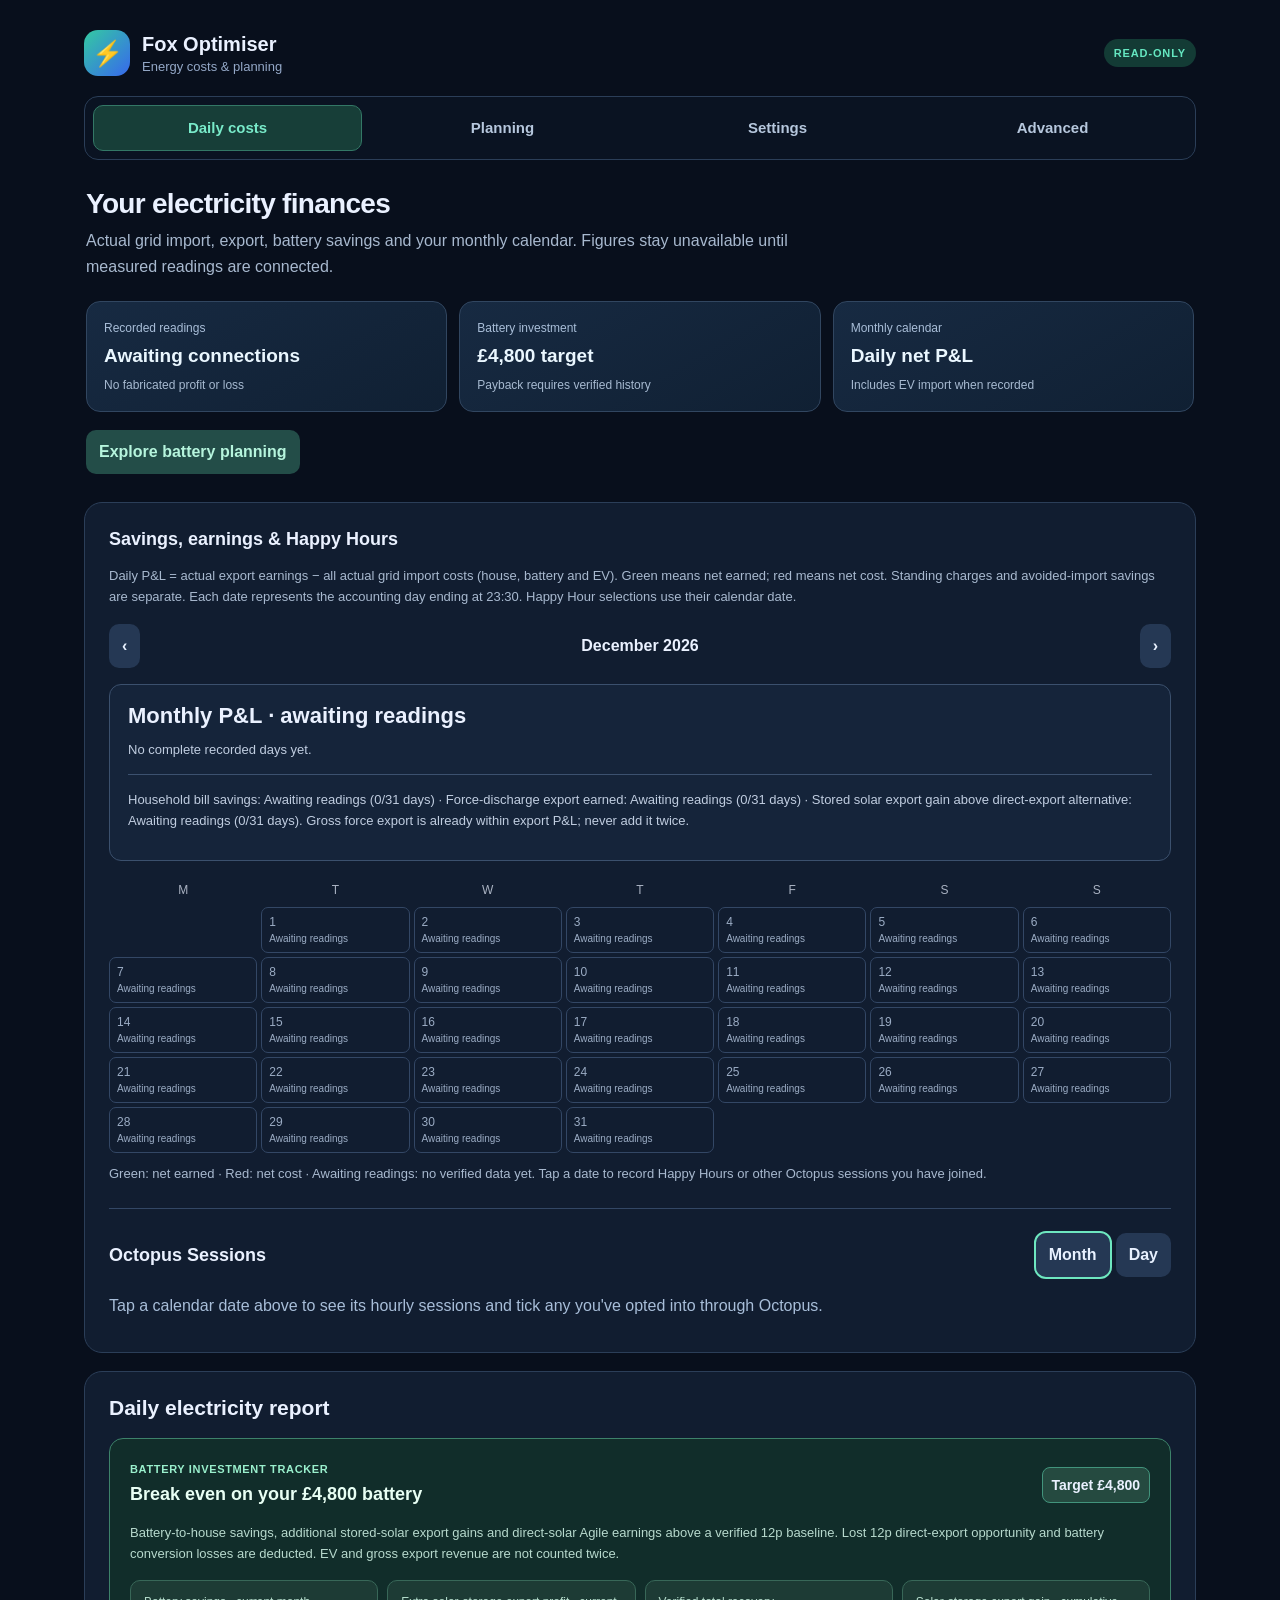
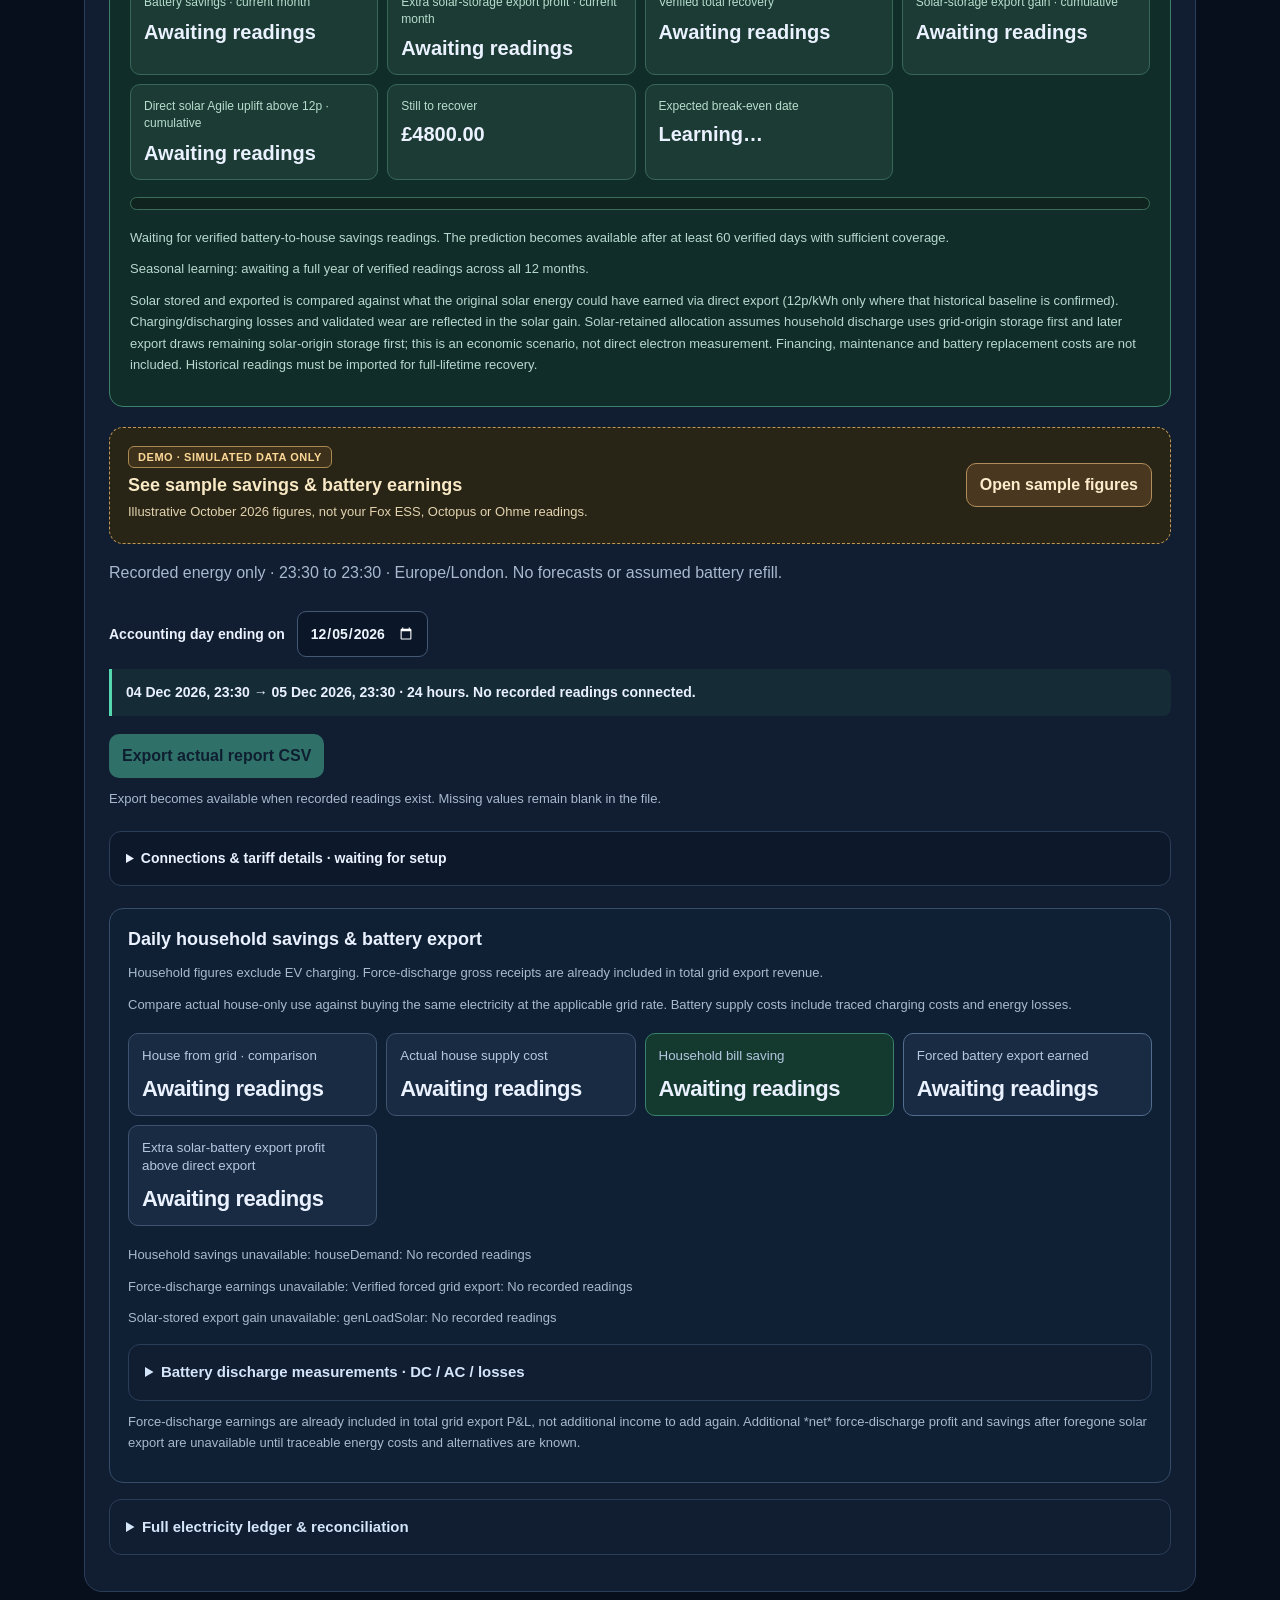
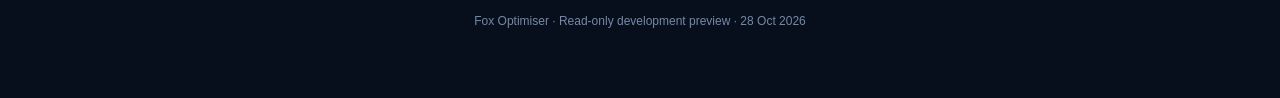
==== commit ff74dd34: "Refresh dashboard presentation assets on app and Safari preview" ====
--- a/preview-v2.html
+++ b/preview-v2.html
@@ -11,7 +11,7 @@
   }
 })();
 </script>
-<link rel="stylesheet" href="fox-dashboard-layout.css?v=487"></head><body>
+<link rel="stylesheet" href="fox-dashboard-layout.css?v=495"></head><body>
 <div class="shell"><header><div class="brand"><div class="brandicon">⚡</div><div><h1>Fox Optimiser</h1><p>EVO10 · Agile planning</p></div></div><span class="pill safe">READ-ONLY</span></header>
 <main><section class="hero"><div class="eyebrow">YOUR BATTERY PLAN</div><h2>Make every kWh count.</h2><p>Plan exports around Agile prices while protecting energy for your home. No commands are sent to your inverter.</p><div class="status" id="priceStatus" aria-live="polite">Checking Octopus prices…</div></section>
 <section class="metrics"><article class="metric"><small>Battery SOC · manual estimate</small><strong id="socDisplay">—</strong><span id="batteryKwh">Manual estimate</span></article><article class="metric"><small>Protected reserve</small><strong id="reserveDisplay">2.0 kWh</strong><span>Household forecast included in plan</span></article><article class="metric"><small>Planned battery export</small><strong id="exportDisplay">—</strong><span id="revenueDisplay">Estimated revenue</span></article><article class="metric"><small>Next action</small><strong class="action-text" id="nextAction">—</strong><span id="nextActionTime">Based on available prices</span></article></section>
@@ -76,6 +76,9 @@
 <script src="fox-historical-tariff-staging.js?v=489" defer></script>
 <script src="fox-staged-energy-reconcile.js?v=490" defer></script>
 <script src="fox-connection-readiness.js?v=491" defer></script>
+<script src="fox-recovery-latch.js?v=492" defer></script>
+<script src="fox-export-decision-simulation.js?v=493" defer></script>
+<script src="fox-prehardware-planner.js?v=494" defer></script>
 <script src="fox-actual-costs.js?v=480" defer></script>
 <script src="fox-household-benefit.js?v=475" defer></script>
 <script src="fox-solar-storage-ledger.js?v=477" defer></script>
@@ -98,6 +101,6 @@
 <script src="fox-solar-choice-demo.js?v=478" defer></script>
 <script src="fox-battery-payback-core.js?v=481" defer></script>
 <script src="fox-battery-payback-ui.js?v=481" defer></script>
-<script src="fox-dashboard-layout.js?v=473" defer></script>
+<script src="fox-dashboard-layout.js?v=495" defer></script>
 </body></html>
 
--- a/fox-dashboard-layout.css
+++ b/fox-dashboard-layout.css
@@ -216,3 +216,13 @@
 #foxSolarAccuracy .fox-solar-accuracy-stats small{display:block;color:#c1d9e8;font-size:11px}
 #foxSolarAccuracy .fox-solar-accuracy-stats strong{display:block;font-size:16px;margin-top:5px;overflow-wrap:anywhere;font-variant-numeric:tabular-nums}
 @media(max-width:500px){#foxSolarAccuracy .fox-solar-accuracy-stats{grid-template-columns:1fr}}
+
+/* v34: at-a-glance cards distinguish real accounting from hypothetical planning. */
+#foxDashboardIntro .fox-summary{display:grid;grid-template-columns:repeat(3,minmax(0,1fr));gap:12px;margin:22px 0 4px}
+#foxDashboardIntro .fox-summary-tile{min-width:0;border:1px solid #314660;border-radius:14px;padding:17px;background:linear-gradient(150deg,#172a42,#102033)}
+#foxDashboardIntro .fox-summary-tile small{display:block;color:#a9bed8;font-size:12px;line-height:1.5}
+#foxDashboardIntro .fox-summary-tile strong{display:block;color:#eaf7ff;font-size:19px;line-height:1.3;margin:7px 0;overflow-wrap:anywhere}
+#foxDashboardIntro .fox-summary-tile span{display:block;color:#a7bad1;font-size:12px;line-height:1.55}
+#foxDashboardIntro .fox-dashboard-shortcut{margin-top:14px;background:#234d48;color:#b6f5dd}
+#foxDashboardNav button{white-space:normal;line-height:1.3}
+@media(max-width:720px){#foxDashboardIntro .fox-summary{grid-template-columns:1fr;gap:8px;margin-top:16px}#foxDashboardIntro .fox-summary-tile{padding:12px 14px}#foxDashboardIntro .fox-summary-tile strong{font-size:17px;margin:3px 0}#foxDashboardIntro .fox-dashboard-shortcut{width:100%}}
